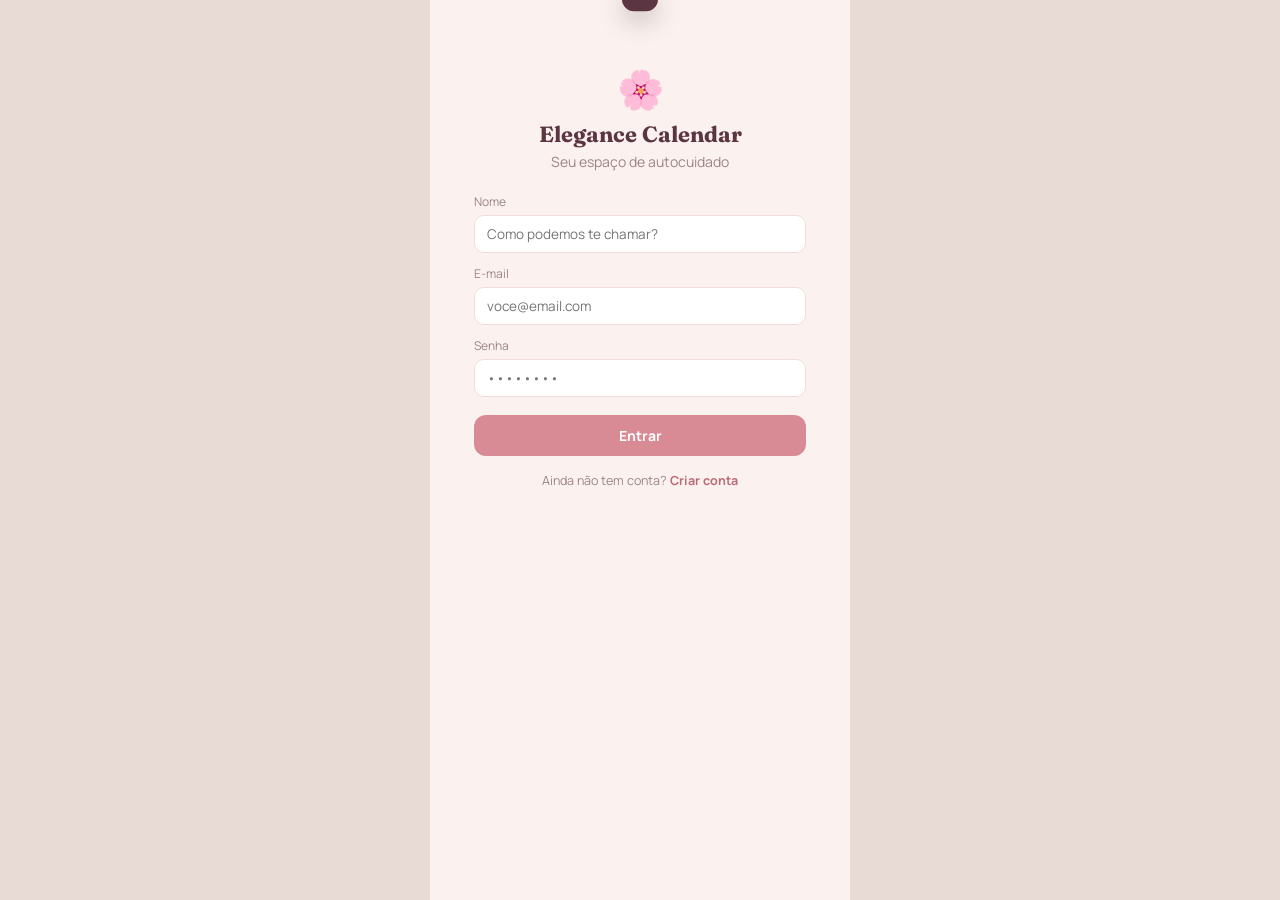
==== index.html @ 23cc5d55 "Add files via upload" ====
<!DOCTYPE html>
<html lang="pt-BR">
<head>
<meta charset="UTF-8">
<meta name="viewport" content="width=device-width, initial-scale=1.0">
<title>Elegance Calendar</title>
<link rel="preconnect" href="https://fonts.googleapis.com">
<link href="https://fonts.googleapis.com/css2?family=Fraunces:opsz,wght@9..144,400;9..144,500;9..144,600&family=Manrope:wght@400;500;600;700;800&display=swap" rel="stylesheet">
<link rel="stylesheet" href="style.css">
</head>
<body>

<div class="app">

  <!-- ===================== TOAST (notificação) ===================== -->
  <div id="toast" class="toast"></div>

  <!-- ===================== TELA: LOGIN ===================== -->
  <section class="screen active" id="screen-login">
    <div class="auth-wrap">
      <div class="auth-logo">🌸</div>
      <h1 class="auth-title">Elegance Calendar</h1>
      <p class="subtitle" style="text-align:center; margin-bottom:22px;">Seu espaço de autocuidado</p>

      <div class="field">
        <label>Nome</label>
        <input type="text" id="loginName" placeholder="Como podemos te chamar?">
      </div>
      <div class="field">
        <label>E-mail</label>
        <input type="email" id="loginEmail" placeholder="voce@email.com">
      </div>
      <div class="field">
        <label>Senha</label>
        <input type="password" id="loginPassword" placeholder="••••••••">
      </div>
      <button class="btn-primary" id="btnLogin" style="width:100%; margin-top:6px;">Entrar</button>
      <p class="auth-hint">Ainda não tem conta? <a href="#" id="linkSignup">Criar conta</a></p>
    </div>
  </section>

  <!-- ===================== TELA: ONBOARDING (configurar ciclo) ===================== -->
  <section class="screen" id="screen-onboarding">
    <div class="auth-wrap">
      <div class="auth-logo">📅</div>
      <h1 class="auth-title">Vamos configurar seu ciclo</h1>
      <p class="subtitle" style="text-align:center; margin-bottom:22px;">Isso ajuda a calcular suas fases automaticamente</p>

      <div class="field">
        <label>Quando começou sua última menstruação?</label>
        <input type="date" id="obLastPeriod">
      </div>
      <div class="field-row">
        <div class="field">
          <label>Duração do ciclo (dias)</label>
          <input type="number" id="obCycleLength" value="28" min="20" max="45">
        </div>
        <div class="field">
          <label>Duração da menstruação (dias)</label>
          <input type="number" id="obPeriodLength" value="5" min="1" max="10">
        </div>
      </div>
      <button class="btn-primary" id="btnFinishOnboarding" style="width:100%; margin-top:6px;">Concluir</button>
    </div>
  </section>

  <!-- ===================== TELA: INÍCIO ===================== -->
  <section class="screen" id="screen-inicio">
    <header class="topbar">
      <div>
        <h1>Olá, <span id="userName">Roberta</span> <span class="sparkle">✨</span></h1>
        <p class="subtitle">Como está se sentindo hoje?</p>
      </div>
      <button class="icon-btn" id="btnNotify" title="Notificações">🔔</button>
    </header>

    <div class="section-label" id="monthLabel">Junho 2026</div>

    <div class="week-strip" id="weekStrip"></div>

    <div class="cycle-card">
      <div class="cycle-wheel" id="cycleWheel">
        <svg viewBox="0 0 140 140">
          <circle class="wheel-bg" cx="70" cy="70" r="60"></circle>
          <circle class="wheel-progress" id="wheelProgress" cx="70" cy="70" r="60"></circle>
        </svg>
        <div class="wheel-center">
          <span class="wheel-day" id="wheelDay">12</span>
          <span class="wheel-label">dia do ciclo</span>
        </div>
      </div>
      <div class="cycle-info">
        <h3 id="phaseTitle">Fase Folicular</h3>
        <p class="phase-desc" id="phaseDesc">Alta energia</p>
        <span class="pill" id="fertilityPill">Chance de gravidez: Média</span>
      </div>
    </div>

    <div class="section-header">
      <h2 class="section-title">Sua Rotina Diária</h2>
      <button class="icon-btn" id="btnAddRoutine" title="Nova rotina">＋</button>
    </div>
    <div class="routine-list" id="routineList"></div>
  </section>

  <!-- ===================== TELA: CALENDÁRIO ===================== -->
  <section class="screen" id="screen-calendario">
    <header class="topbar">
      <div>
        <h1>Calendário</h1>
        <p class="subtitle">Toque em um dia para registrar</p>
      </div>
    </header>

    <div class="cal-nav">
      <button class="icon-btn" id="calPrev">‹</button>
      <span id="calMonthLabel" class="cal-month">Junho 2026</span>
      <button class="icon-btn" id="calNext">›</button>
    </div>

    <div class="cal-legend">
      <span><i class="dot dot-period"></i>Menstruação</span>
      <span><i class="dot dot-fertile"></i>Fértil</span>
      <span><i class="dot dot-ovul"></i>Ovulação</span>
    </div>

    <div class="cal-weekdays">
      <span>D</span><span>S</span><span>T</span><span>Q</span><span>Q</span><span>S</span><span>S</span>
    </div>
    <div class="cal-grid" id="calGrid"></div>
  </section>

  <!-- ===================== TELA: LEMBRETES ===================== -->
  <section class="screen" id="screen-lembretes">
    <header class="topbar">
      <div>
        <h1>Lembretes</h1>
        <p class="subtitle">Consultas, remédios e datas importantes</p>
      </div>
      <button class="icon-btn" id="btnAddReminder" title="Novo lembrete">＋</button>
    </header>

    <div class="reminder-list" id="reminderList"></div>
  </section>

  <!-- ===================== TELA: DENÚNCIAS ===================== -->
  <section class="screen" id="screen-denuncias">
    <header class="topbar">
      <div>
        <h1>Denúncias</h1>
        <p class="subtitle">Um espaço seguro para relatar</p>
      </div>
      <button class="icon-btn" id="btnAddDenuncia" title="Nova denúncia">＋</button>
    </header>

    <div class="emergency-card">
      <strong>Precisa de ajuda urgente?</strong>
      <div class="emergency-numbers">
        <a href="tel:180"><span>180</span>Central de Atendimento à Mulher</a>
        <a href="tel:190"><span>190</span>Polícia Militar</a>
        <a href="tel:100"><span>100</span>Direitos Humanos</a>
      </div>
    </div>

    <h2 class="section-title" style="margin-top:20px;">Seus relatos</h2>
    <div class="denuncia-list" id="denunciaList"></div>
  </section>

  <!-- ===================== TELA: CHAT ===================== -->
  <section class="screen" id="screen-chat">
    <header class="topbar">
      <div>
        <h1>Assistente</h1>
        <p class="subtitle">Tire dúvidas sobre seu ciclo</p>
      </div>
    </header>

    <div class="chat-window" id="chatWindow"></div>

    <div class="chat-input-bar">
      <input type="text" id="chatInput" placeholder="Digite sua pergunta...">
      <button id="chatSend" class="icon-btn primary">➤</button>
    </div>
  </section>

  <!-- ===================== NAV INFERIOR ===================== -->
  <nav class="bottom-nav" id="bottomNav">
    <button class="nav-item active" data-screen="inicio">
      <span class="nav-icon">🏠</span><span>Início</span>
    </button>
    <button class="nav-item" data-screen="calendario">
      <span class="nav-icon">📅</span><span>Calendário</span>
    </button>
    <button class="nav-item" data-screen="lembretes">
      <span class="nav-icon">⏰</span><span>Lembretes</span>
    </button>
    <button class="nav-item" data-screen="denuncias">
      <span class="nav-icon">🛡️</span><span>Denúncias</span>
    </button>
    <button class="nav-item" data-screen="chat">
      <span class="nav-icon">💬</span><span>Chat</span>
    </button>
  </nav>

</div>

<!-- ===================== MODAL: DIA DO CALENDÁRIO ===================== -->
<div class="modal-overlay" id="dayModalOverlay">
  <div class="modal">
    <h3 id="dayModalTitle">Registrar dia</h3>
    <p class="modal-sub">O que você está sentindo hoje?</p>
    <div class="symptom-grid" id="symptomGrid"></div>
    <label class="checkbox-row">
      <input type="checkbox" id="markPeriod">
      Marcar início da menstruação
    </label>
    <label class="checkbox-row">
      <input type="checkbox" id="markPeriodEnd">
      Marcar fim da menstruação
    </label>
    <div class="modal-actions">
      <button class="btn-ghost" id="dayModalCancel">Cancelar</button>
      <button class="btn-primary" id="dayModalSave">Salvar</button>
    </div>
  </div>
</div>

<!-- ===================== MODAL: NOVO LEMBRETE ===================== -->
<div class="modal-overlay" id="reminderModalOverlay">
  <div class="modal">
    <h3>Novo lembrete</h3>
    <div class="field">
      <label>Título</label>
      <input type="text" id="reminderTitle" placeholder="Ex: Consulta ginecológica">
    </div>
    <div class="field-row">
      <div class="field">
        <label>Data</label>
        <input type="date" id="reminderDate">
      </div>
      <div class="field">
        <label>Horário</label>
        <input type="time" id="reminderTime">
      </div>
    </div>
    <div class="modal-actions">
      <button class="btn-ghost" id="reminderModalCancel">Cancelar</button>
      <button class="btn-primary" id="reminderModalSave">Salvar</button>
    </div>
  </div>
</div>

<!-- ===================== MODAL: NOVA/EDITAR ROTINA ===================== -->
<div class="modal-overlay" id="routineModalOverlay">
  <div class="modal">
    <h3 id="routineModalTitle">Nova rotina</h3>
    <div class="field">
      <label>Ícone</label>
      <div class="icon-picker" id="iconPicker"></div>
    </div>
    <div class="field">
      <label>Título</label>
      <input type="text" id="routineTitle" placeholder="Ex: Tomar chá calmante">
    </div>
    <div class="field">
      <label>Descrição</label>
      <input type="text" id="routineDesc" placeholder="Ex: Antes de dormir">
    </div>
    <div class="modal-actions">
      <button class="btn-ghost" id="routineModalCancel">Cancelar</button>
      <button class="btn-primary" id="routineModalSave">Salvar</button>
    </div>
  </div>
</div>

<!-- ===================== MODAL: NOVA DENÚNCIA ===================== -->
<div class="modal-overlay" id="denunciaModalOverlay">
  <div class="modal">
    <h3 id="denunciaModalTitle">Nova denúncia</h3>
    <div class="field">
      <label>Categoria</label>
      <select id="denunciaCategoria">
        <option>Assédio</option>
        <option>Violência doméstica</option>
        <option>Perseguição</option>
        <option>Discriminação</option>
        <option>Outro</option>
      </select>
    </div>
    <div class="field">
      <label>Local (opcional)</label>
      <input type="text" id="denunciaLocal" placeholder="Ex: Trabalho, rua, condomínio...">
    </div>
    <div class="field">
      <label>Descrição</label>
      <input type="text" id="denunciaDesc" placeholder="Descreva o ocorrido">
    </div>
    <label class="checkbox-row">
      <input type="checkbox" id="denunciaAnonima" checked>
      Enviar de forma anônima
    </label>
    <div class="modal-actions">
      <button class="btn-ghost" id="denunciaModalCancel">Cancelar</button>
      <button class="btn-primary" id="denunciaModalSave">Enviar</button>
    </div>
  </div>
</div>

<!-- ===================== POP-UP DE LEMBRETE (notificação) ===================== -->
<div class="popup-overlay" id="reminderPopup">
  <div class="popup-card">
    <div class="popup-icon">⏰</div>
    <h3 id="popupTitle">Lembrete</h3>
    <p id="popupBody">Você tem um compromisso hoje.</p>
    <button class="btn-primary" id="popupClose">Entendi</button>
  </div>
</div>

<script src="script.js"></script>
</body>
</html>
---- style.css ----
:root{
  --bg: #FBF1EE;
  --card: #FFFFFF;
  --rose: #D98B95;
  --rose-dark: #B96B78;
  --plum: #5B3542;
  --plum-soft: #8A6470;
  --sage: #A9BC9B;
  --gold: #D9A857;
  --text: #4A3439;
  --text-muted: #9C8489;
  --border: #F1DEDA;
  --radius-lg: 22px;
  --radius-md: 16px;
  --radius-sm: 10px;
  --shadow: 0 8px 24px rgba(91,53,66,0.07);
}

*{box-sizing:border-box;}

body{
  margin:0;
  background:#E8DAD5;
  font-family:'Manrope', sans-serif;
  color:var(--text);
  display:flex;
  justify-content:center;
}

h1,h2,h3{
  font-family:'Fraunces', serif;
  margin:0;
  color:var(--plum);
}

.app{
  width:100%;
  max-width:420px;
  min-height:100vh;
  background:var(--bg);
  position:relative;
  padding:22px 18px 90px;
  overflow:hidden;
}

/* ---------- login / onboarding ---------- */
.auth-wrap{
  max-width:340px;
  margin:40px auto 0;
  padding:0 4px;
}
.auth-logo{font-size:38px; text-align:center; margin-bottom:6px;}
.auth-title{font-size:22px; text-align:center; margin-bottom:4px;}
.auth-hint{
  text-align:center; font-size:12.5px; color:var(--text-muted); margin-top:16px;
}
.auth-hint a{color:var(--rose-dark); font-weight:700; text-decoration:none;}

/* ---------- topbar ---------- */
.topbar{
  display:flex;
  justify-content:space-between;
  align-items:flex-start;
  margin-bottom:18px;
}
.topbar h1{font-size:24px; font-weight:600;}
.subtitle{margin:4px 0 0; color:var(--text-muted); font-size:14px;}
.sparkle{font-size:18px;}

.icon-btn{
  background:var(--card);
  border:1px solid var(--border);
  width:42px;height:42px;
  border-radius:50%;
  font-size:18px;
  display:flex;align-items:center;justify-content:center;
  cursor:pointer;
  box-shadow:var(--shadow);
  color:var(--plum);
}
.icon-btn.primary{
  background:var(--rose);
  color:#fff;
  border:none;
}

/* ---------- week strip ---------- */
.section-label{
  font-family:'Fraunces', serif;
  font-weight:600;
  font-size:18px;
  color:var(--plum);
  margin-bottom:12px;
}
.week-strip{
  display:flex;
  gap:8px;
  overflow-x:auto;
  padding-bottom:6px;
  margin-bottom:18px;
}
.day-chip{
  flex:0 0 auto;
  width:58px;
  background:var(--card);
  border-radius:var(--radius-md);
  text-align:center;
  padding:12px 0;
  box-shadow:var(--shadow);
  cursor:pointer;
}
.day-chip .dow{display:block; font-size:11px; color:var(--text-muted); margin-bottom:6px;}
.day-chip .num{font-family:'Fraunces', serif; font-size:19px; font-weight:600;}
.day-chip.selected{background:var(--rose); color:#fff;}
.day-chip.selected .dow{color:rgba(255,255,255,0.8);}
.day-chip .period-dot{
  width:5px;height:5px;border-radius:50%;
  background:var(--rose-dark);
  margin:5px auto 0;
}

/* ---------- cycle card ---------- */
.cycle-card{
  background:var(--card);
  border-radius:var(--radius-lg);
  padding:20px;
  display:flex;
  align-items:center;
  gap:16px;
  box-shadow:var(--shadow);
  margin-bottom:26px;
}
.cycle-wheel{position:relative; width:110px; height:110px; flex:0 0 auto;}
.cycle-wheel svg{width:100%; height:100%; transform:rotate(-90deg);}
.wheel-bg{fill:none; stroke:var(--border); stroke-width:10;}
.wheel-progress{
  fill:none;
  stroke:var(--rose);
  stroke-width:10;
  stroke-linecap:round;
  stroke-dasharray:377;
  transition:stroke-dasharray .5s ease, stroke .3s ease;
}
.wheel-center{
  position:absolute; inset:0;
  display:flex; flex-direction:column; align-items:center; justify-content:center;
}
.wheel-day{font-family:'Fraunces', serif; font-size:26px; font-weight:600; color:var(--plum);}
.wheel-label{font-size:10px; color:var(--text-muted); text-align:center; max-width:60px;}
.cycle-info h3{font-size:17px;}
.phase-desc{margin:3px 0 10px; color:var(--text-muted); font-size:13px;}
.pill{
  background:#F6E3DE;
  color:var(--rose-dark);
  font-size:12px;
  font-weight:700;
  padding:6px 12px;
  border-radius:20px;
  display:inline-block;
}

/* ---------- rotina ---------- */
.section-header{
  display:flex; align-items:center; justify-content:space-between;
  margin-bottom:12px;
}
.section-header .section-title{margin-bottom:0;}
.section-title{font-size:18px; margin-bottom:12px;}
.routine-list{display:flex; flex-direction:column; gap:10px;}
.routine-item{
  background:var(--card);
  border-radius:var(--radius-md);
  padding:14px 16px;
  display:flex;
  align-items:center;
  gap:12px;
  box-shadow:var(--shadow);
}
.routine-emoji{font-size:22px;}
.routine-texts{flex:1;}
.routine-texts strong{display:block; font-size:14.5px;}
.routine-texts span{font-size:12.5px; color:var(--text-muted);}
.routine-check{
  width:26px;height:26px;
  border-radius:8px;
  border:2px solid var(--border);
  cursor:pointer;
  display:flex;align-items:center;justify-content:center;
  color:#fff;
  font-size:14px;
}
.routine-check.done{background:var(--rose); border-color:var(--rose);}

/* ---------- calendário ---------- */
.cal-nav{
  display:flex; align-items:center; justify-content:center; gap:18px;
  margin-bottom:14px;
}
.cal-month{font-family:'Fraunces', serif; font-weight:600; font-size:17px; color:var(--plum);}
.cal-legend{
  display:flex; gap:14px; font-size:11.5px; color:var(--text-muted);
  margin-bottom:14px; flex-wrap:wrap;
}
.cal-legend .dot{width:9px;height:9px;border-radius:50%; display:inline-block; margin-right:5px;}
.dot-period{background:var(--rose-dark);}
.dot-fertile{background:var(--sage);}
.dot-ovul{background:var(--gold);}

.cal-weekdays{
  display:grid;
  grid-template-columns:repeat(7,1fr);
  text-align:center;
  font-size:12px;
  color:var(--text-muted);
  margin-bottom:8px;
}
.cal-grid{
  display:grid;
  grid-template-columns:repeat(7,1fr);
  gap:6px;
}
.cal-day{
  aspect-ratio:1/1;
  display:flex; align-items:center; justify-content:center;
  border-radius:50%;
  font-size:13.5px;
  background:var(--card);
  cursor:pointer;
  position:relative;
  box-shadow:var(--shadow);
}
.cal-day.empty{background:transparent; box-shadow:none; cursor:default;}
.cal-day.period{background:var(--rose); color:#fff;}
.cal-day.fertile{background:#E3EADD; color:var(--plum);}
.cal-day.ovulation{background:var(--gold); color:#fff;}
.cal-day.today{outline:2px solid var(--plum-soft); outline-offset:2px;}
.cal-day .mark{
  position:absolute; bottom:3px; width:4px; height:4px; border-radius:50%; background:var(--rose-dark);
}

/* ---------- lembretes ---------- */
.reminder-list{display:flex; flex-direction:column; gap:10px;}
.reminder-item{
  background:var(--card);
  border-radius:var(--radius-md);
  padding:14px 16px;
  box-shadow:var(--shadow);
  display:flex; align-items:center; gap:12px;
}
.reminder-icon{
  width:38px;height:38px; border-radius:10px;
  background:#F6E3DE; color:var(--rose-dark);
  display:flex;align-items:center;justify-content:center; font-size:18px;
}
.reminder-texts{flex:1;}
.reminder-texts strong{display:block; font-size:14.5px;}
.reminder-texts span{font-size:12.5px; color:var(--text-muted);}
.reminder-del{
  border:none; background:none; color:var(--text-muted); font-size:16px; cursor:pointer;
}
.empty-state{
  text-align:center; color:var(--text-muted); font-size:13.5px; padding:40px 10px;
}

/* ---------- denúncias ---------- */
.emergency-card{
  background:var(--plum);
  color:#fff;
  border-radius:var(--radius-lg);
  padding:18px 20px;
  margin-bottom:8px;
}
.emergency-card strong{display:block; font-size:14.5px; margin-bottom:12px;}
.emergency-numbers{display:flex; flex-direction:column; gap:8px;}
.emergency-numbers a{
  display:flex; align-items:center; gap:10px;
  color:#fff; text-decoration:none;
  font-size:13px;
  background:rgba(255,255,255,0.12);
  padding:9px 12px;
  border-radius:10px;
}
.emergency-numbers a span{
  font-family:'Fraunces', serif;
  font-weight:600;
  font-size:15px;
  min-width:34px;
}
.denuncia-list{display:flex; flex-direction:column; gap:10px;}
.denuncia-item{
  background:var(--card);
  border-radius:var(--radius-md);
  padding:14px 16px;
  box-shadow:var(--shadow);
}
.denuncia-top{
  display:flex; justify-content:space-between; align-items:center;
  margin-bottom:6px;
}
.denuncia-cat{
  font-size:12.5px; font-weight:700; color:var(--rose-dark);
}
.denuncia-date{font-size:11.5px; color:var(--text-muted);}
.denuncia-desc{font-size:13px; color:var(--text); margin:0 0 6px;}
.denuncia-tag{
  display:inline-block;
  font-size:11px;
  background:#EFEAE6;
  color:var(--text-muted);
  padding:3px 9px;
  border-radius:10px;
}

/* ---------- chat ---------- */
.chat-window{
  height:calc(100vh - 260px);
  overflow-y:auto;
  display:flex; flex-direction:column; gap:10px;
  padding:4px 2px 10px;
}
.msg{
  max-width:78%;
  padding:10px 14px;
  border-radius:16px;
  font-size:13.5px;
  line-height:1.4;
}
.msg.bot{
  background:var(--card);
  color:var(--text);
  align-self:flex-start;
  border-bottom-left-radius:4px;
  box-shadow:var(--shadow);
}
.msg.user{
  background:var(--rose);
  color:#fff;
  align-self:flex-end;
  border-bottom-right-radius:4px;
}
.chat-input-bar{
  position:absolute;
  bottom:82px; left:18px; right:18px;
  display:flex; gap:8px;
}
.chat-input-bar input{
  flex:1;
  border:1px solid var(--border);
  background:var(--card);
  border-radius:22px;
  padding:0 16px;
  font-family:'Manrope', sans-serif;
  font-size:13.5px;
}

/* ---------- bottom nav ---------- */
.bottom-nav{
  position:fixed;
  bottom:0; left:50%; transform:translateX(-50%);
  width:100%; max-width:420px;
  background:var(--card);
  border-top:1px solid var(--border);
  display:flex;
  padding:10px 6px 14px;
}
.nav-item{
  flex:1;
  background:none; border:none;
  display:flex; flex-direction:column; align-items:center; gap:3px;
  font-size:10.5px;
  color:var(--text-muted);
  cursor:pointer;
  font-family:'Manrope', sans-serif;
}
.nav-item .nav-icon{font-size:19px;}
.nav-item.active{color:var(--rose-dark); font-weight:700;}
.bottom-nav.hidden{display:none;}



/* ---------- screens / transitions ---------- */
.screen{display:none; animation:fadeSlide .28s ease;}
.screen.active{display:block;}
@keyframes fadeSlide{
  from{opacity:0; transform:translateY(8px);}
  to{opacity:1; transform:translateY(0);}
}

/* ---------- modais ---------- */
.modal-overlay, .popup-overlay{
  position:fixed; inset:0;
  background:rgba(74,52,57,0.35);
  display:none;
  align-items:center; justify-content:center;
  z-index:50;
  padding:20px;
}
.modal-overlay.open, .popup-overlay.open{display:flex;}
.modal, .popup-card{
  background:#fff;
  border-radius:var(--radius-lg);
  padding:22px;
  width:100%; max-width:340px;
  box-shadow:0 20px 40px rgba(0,0,0,0.15);
}
.modal-sub{font-size:13px; color:var(--text-muted); margin:4px 0 14px;}
.symptom-grid{
  display:flex; flex-wrap:wrap; gap:8px; margin-bottom:14px;
}
.symptom-chip{
  border:1px solid var(--border);
  border-radius:16px;
  padding:7px 13px;
  font-size:12.5px;
  cursor:pointer;
  color:var(--text);
}
.symptom-chip.selected{background:var(--rose); color:#fff; border-color:var(--rose);}
.checkbox-row{
  display:flex; align-items:center; gap:8px;
  font-size:13px; margin-bottom:18px; color:var(--text);
}
.field{margin-bottom:12px; flex:1;}
.field label{display:block; font-size:12px; color:var(--text-muted); margin-bottom:5px;}
.field input, .field select{
  width:100%; border:1px solid var(--border); border-radius:10px;
  padding:9px 12px; font-family:'Manrope', sans-serif; font-size:13.5px;
  background:#fff; color:var(--text);
}
.field-row{display:flex; gap:10px;}
.modal-actions{display:flex; gap:10px; margin-top:6px;}
.btn-ghost, .btn-primary{
  flex:1; border-radius:12px; padding:11px 0; font-size:14px; font-weight:700;
  border:none; cursor:pointer; font-family:'Manrope', sans-serif;
}
.btn-ghost{background:var(--bg); color:var(--text-muted);}
.btn-primary{background:var(--rose); color:#fff;}

.icon-picker{
  display:flex; flex-wrap:wrap; gap:8px; margin-bottom:2px;
}
.icon-chip{
  width:38px; height:38px;
  border-radius:10px;
  border:1px solid var(--border);
  background:#fff;
  display:flex; align-items:center; justify-content:center;
  font-size:18px;
  cursor:pointer;
}
.icon-chip.selected{background:var(--rose); border-color:var(--rose);}

.row-action{
  border:none; background:none; color:var(--text-muted);
  font-size:15px; cursor:pointer; padding:4px;
}
.row-actions{display:flex; gap:2px;}

.popup-card{text-align:center;}
.popup-icon{font-size:34px; margin-bottom:6px;}
.popup-card p{font-size:13.5px; color:var(--text-muted); margin:6px 0 18px;}

/* ---------- toast ---------- */
.toast{
  position:fixed;
  top:16px; left:50%; transform:translateX(-50%) translateY(-120%);
  background:var(--plum);
  color:#fff;
  padding:12px 18px;
  border-radius:14px;
  font-size:13px;
  box-shadow:0 10px 26px rgba(0,0,0,0.2);
  z-index:80;
  transition:transform .35s ease;
  max-width:90%;
}
.toast.show{transform:translateX(-50%) translateY(0);}
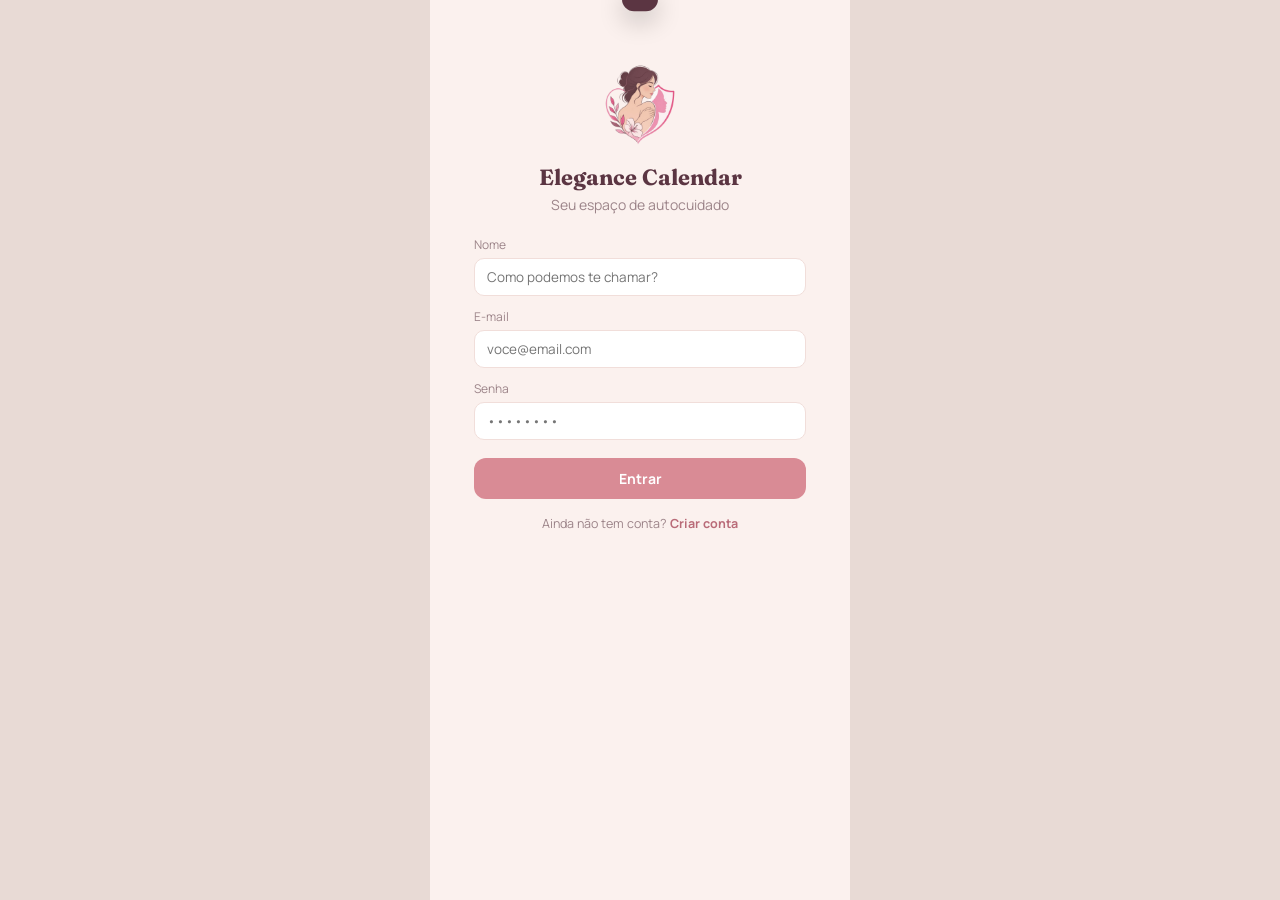
==== commit 99f74646: "Add files via upload" ====
--- a/index.html
+++ b/index.html
@@ -6,7 +6,475 @@
 <title>Elegance Calendar</title>
 <link rel="preconnect" href="https://fonts.googleapis.com">
 <link href="https://fonts.googleapis.com/css2?family=Fraunces:opsz,wght@9..144,400;9..144,500;9..144,600&family=Manrope:wght@400;500;600;700;800&display=swap" rel="stylesheet">
-<link rel="stylesheet" href="style.css">
+<style>
+:root{
+  --bg: #FBF1EE;
+  --card: #FFFFFF;
+  --rose: #D98B95;
+  --rose-dark: #B96B78;
+  --plum: #5B3542;
+  --plum-soft: #8A6470;
+  --sage: #A9BC9B;
+  --gold: #D9A857;
+  --text: #4A3439;
+  --text-muted: #9C8489;
+  --border: #F1DEDA;
+  --radius-lg: 22px;
+  --radius-md: 16px;
+  --radius-sm: 10px;
+  --shadow: 0 8px 24px rgba(91,53,66,0.07);
+}
+
+*{box-sizing:border-box;}
+
+body{
+  margin:0;
+  background:#E8DAD5;
+  font-family:'Manrope', sans-serif;
+  color:var(--text);
+  display:flex;
+  justify-content:center;
+}
+
+h1,h2,h3{
+  font-family:'Fraunces', serif;
+  margin:0;
+  color:var(--plum);
+}
+
+.app{
+  width:100%;
+  max-width:420px;
+  min-height:100vh;
+  background:var(--bg);
+  position:relative;
+  padding:22px 18px 90px;
+  overflow:hidden;
+}
+
+/* ---------- login / onboarding ---------- */
+.auth-wrap{
+  max-width:340px;
+  margin:40px auto 0;
+  padding:0 4px;
+}
+.auth-logo{text-align:center; margin-bottom:10px;}
+.auth-logo img{width:86px;height:86px;object-fit:contain;display:inline-block;}
+.onboarding-icon img{width:72px;height:72px;object-fit:contain;}
+.nav-item .nav-icon{width:26px;height:26px;display:flex;align-items:center;justify-content:center;}
+.nav-item .nav-icon img{width:22px;height:22px;object-fit:contain;display:block;}
+.auth-title{font-size:22px; text-align:center; margin-bottom:4px;}
+.auth-hint{
+  text-align:center; font-size:12.5px; color:var(--text-muted); margin-top:16px;
+}
+.auth-hint a{color:var(--rose-dark); font-weight:700; text-decoration:none;}
+
+/* ---------- topbar ---------- */
+.topbar{
+  display:flex;
+  justify-content:space-between;
+  align-items:flex-start;
+  margin-bottom:18px;
+}
+.topbar h1{font-size:24px; font-weight:600;}
+.subtitle{margin:4px 0 0; color:var(--text-muted); font-size:14px;}
+.sparkle{font-size:18px;}
+
+.icon-btn{
+  background:var(--card);
+  border:1px solid var(--border);
+  width:42px;height:42px;
+  border-radius:50%;
+  font-size:18px;
+  display:flex;align-items:center;justify-content:center;
+  cursor:pointer;
+  box-shadow:var(--shadow);
+  color:var(--plum);
+}
+.icon-btn.primary{
+  background:var(--rose);
+  color:#fff;
+  border:none;
+}
+
+/* ---------- week strip ---------- */
+.section-label{
+  font-family:'Fraunces', serif;
+  font-weight:600;
+  font-size:18px;
+  color:var(--plum);
+  margin-bottom:12px;
+}
+.week-strip{
+  display:flex;
+  gap:8px;
+  overflow-x:auto;
+  padding-bottom:6px;
+  margin-bottom:18px;
+}
+.day-chip{
+  flex:0 0 auto;
+  width:58px;
+  background:var(--card);
+  border-radius:var(--radius-md);
+  text-align:center;
+  padding:12px 0;
+  box-shadow:var(--shadow);
+  cursor:pointer;
+}
+.day-chip .dow{display:block; font-size:11px; color:var(--text-muted); margin-bottom:6px;}
+.day-chip .num{font-family:'Fraunces', serif; font-size:19px; font-weight:600;}
+.day-chip.selected{background:var(--rose); color:#fff;}
+.day-chip.selected .dow{color:rgba(255,255,255,0.8);}
+.day-chip .period-dot{
+  width:5px;height:5px;border-radius:50%;
+  background:var(--rose-dark);
+  margin:5px auto 0;
+}
+
+/* ---------- cycle card ---------- */
+.cycle-card{
+  background:var(--card);
+  border-radius:var(--radius-lg);
+  padding:20px;
+  display:flex;
+  align-items:center;
+  gap:16px;
+  box-shadow:var(--shadow);
+  margin-bottom:26px;
+}
+.cycle-wheel{position:relative; width:110px; height:110px; flex:0 0 auto;}
+.cycle-wheel svg{width:100%; height:100%; transform:rotate(-90deg);}
+.wheel-bg{fill:none; stroke:var(--border); stroke-width:10;}
+.wheel-progress{
+  fill:none;
+  stroke:var(--rose);
+  stroke-width:10;
+  stroke-linecap:round;
+  stroke-dasharray:377;
+  transition:stroke-dasharray .5s ease, stroke .3s ease;
+}
+.wheel-center{
+  position:absolute; inset:0;
+  display:flex; flex-direction:column; align-items:center; justify-content:center;
+}
+.wheel-day{font-family:'Fraunces', serif; font-size:26px; font-weight:600; color:var(--plum);}
+.wheel-label{font-size:10px; color:var(--text-muted); text-align:center; max-width:60px;}
+.cycle-info h3{font-size:17px;}
+.phase-desc{margin:3px 0 0; color:var(--text-muted); font-size:13px;}
+
+/* ---------- rotina ---------- */
+.section-header{
+  display:flex; align-items:center; justify-content:space-between;
+  margin-bottom:12px;
+}
+.section-header .section-title{margin-bottom:0;}
+.section-title{font-size:18px; margin-bottom:12px;}
+.routine-list{display:flex; flex-direction:column; gap:10px;}
+.routine-item{
+  background:var(--card);
+  border-radius:var(--radius-md);
+  padding:14px 16px;
+  display:flex;
+  align-items:center;
+  gap:12px;
+  box-shadow:var(--shadow);
+}
+.routine-emoji{font-size:22px;}
+.routine-texts{flex:1;}
+.routine-texts strong{display:block; font-size:14.5px;}
+.routine-texts span{font-size:12.5px; color:var(--text-muted);}
+.routine-check{
+  width:26px;height:26px;
+  border-radius:8px;
+  border:2px solid var(--border);
+  cursor:pointer;
+  display:flex;align-items:center;justify-content:center;
+  color:#fff;
+  font-size:14px;
+}
+.routine-check.done{background:var(--rose); border-color:var(--rose);}
+
+/* ---------- calendário ---------- */
+.cal-nav{
+  display:flex; align-items:center; justify-content:center; gap:18px;
+  margin-bottom:14px;
+}
+.cal-month{font-family:'Fraunces', serif; font-weight:600; font-size:17px; color:var(--plum);}
+.cal-legend{
+  display:flex; gap:14px; font-size:11.5px; color:var(--text-muted);
+  margin-bottom:14px; flex-wrap:wrap;
+}
+.cal-legend .dot{width:9px;height:9px;border-radius:50%; display:inline-block; margin-right:5px;}
+.dot-period{background:var(--rose-dark);}
+.dot-fertile{background:var(--sage);}
+.dot-ovul{background:var(--gold);}
+
+.cal-weekdays{
+  display:grid;
+  grid-template-columns:repeat(7,1fr);
+  text-align:center;
+  font-size:12px;
+  color:var(--text-muted);
+  margin-bottom:8px;
+}
+.cal-grid{
+  display:grid;
+  grid-template-columns:repeat(7,1fr);
+  gap:6px;
+}
+.cal-day{
+  aspect-ratio:1/1;
+  display:flex; align-items:center; justify-content:center;
+  border-radius:50%;
+  font-size:13.5px;
+  background:var(--card);
+  cursor:pointer;
+  position:relative;
+  box-shadow:var(--shadow);
+}
+.cal-day.empty{background:transparent; box-shadow:none; cursor:default;}
+.cal-day.period{background:var(--rose); color:#fff;}
+.cal-day.fertile{background:#E3EADD; color:var(--plum);}
+.cal-day.ovulation{background:var(--gold); color:#fff;}
+.cal-day.today{outline:2px solid var(--plum-soft); outline-offset:2px;}
+.cal-day .mark{
+  position:absolute; bottom:3px; width:4px; height:4px; border-radius:50%; background:var(--rose-dark);
+}
+
+.empty-state{
+  text-align:center; color:var(--text-muted); font-size:13.5px; padding:40px 10px;
+}
+
+/* ---------- denúncias ---------- */
+.emergency-card{
+  background:var(--plum);
+  color:#fff;
+  border-radius:var(--radius-lg);
+  padding:18px 20px;
+  margin-bottom:8px;
+}
+.emergency-card strong{display:block; font-size:14.5px; margin-bottom:12px;}
+.emergency-numbers{display:flex; flex-direction:column; gap:8px;}
+.emergency-numbers a{
+  display:flex; align-items:center; gap:10px;
+  color:#fff; text-decoration:none;
+  font-size:13px;
+  background:rgba(255,255,255,0.12);
+  padding:9px 12px;
+  border-radius:10px;
+}
+.emergency-numbers a span{
+  font-family:'Fraunces', serif;
+  font-weight:600;
+  font-size:15px;
+  min-width:34px;
+}
+.denuncia-list{display:flex; flex-direction:column; gap:10px;}
+.denuncia-item{
+  background:var(--card);
+  border-radius:var(--radius-md);
+  padding:14px 16px;
+  box-shadow:var(--shadow);
+}
+.denuncia-top{
+  display:flex; justify-content:space-between; align-items:center;
+  margin-bottom:6px;
+}
+.denuncia-cat{
+  font-size:12.5px; font-weight:700; color:var(--rose-dark);
+}
+.denuncia-date{font-size:11.5px; color:var(--text-muted);}
+.denuncia-desc{font-size:13px; color:var(--text); margin:0 0 6px;}
+.denuncia-tag{
+  display:inline-block;
+  font-size:11px;
+  background:#EFEAE6;
+  color:var(--text-muted);
+  padding:3px 9px;
+  border-radius:10px;
+}
+
+
+/* ---------- orientação sobre assédio e violência ---------- */
+.info-assedio{
+  margin-top:22px;
+  background:var(--card);
+  border-radius:var(--radius-lg);
+  padding:18px;
+  box-shadow:var(--shadow);
+}
+.info-assedio h2{font-size:18px; margin-bottom:8px;}
+.info-assedio p{font-size:13px; line-height:1.55; color:var(--text); margin:8px 0;}
+.info-assedio .info-note{color:var(--text-muted); font-size:12px;}
+.info-item{
+  border-top:1px solid var(--border);
+  padding:13px 0;
+}
+.info-item:first-of-type{border-top:none;}
+.info-item h3{font-size:15px; margin-bottom:5px;}
+.info-item ul{margin:6px 0 0 18px; padding:0; color:var(--text-muted); font-size:12.5px; line-height:1.5;}
+
+/* ---------- chat ---------- */
+.chat-window{
+  height:calc(100vh - 260px);
+  overflow-y:auto;
+  display:flex; flex-direction:column; gap:10px;
+  padding:4px 2px 10px;
+}
+.msg{
+  max-width:78%;
+  padding:10px 14px;
+  border-radius:16px;
+  font-size:13.5px;
+  line-height:1.4;
+}
+.msg.bot{
+  background:var(--card);
+  color:var(--text);
+  align-self:flex-start;
+  border-bottom-left-radius:4px;
+  box-shadow:var(--shadow);
+}
+.msg.user{
+  background:var(--rose);
+  color:#fff;
+  align-self:flex-end;
+  border-bottom-right-radius:4px;
+}
+.chat-input-bar{
+  position:absolute;
+  bottom:82px; left:18px; right:18px;
+  display:flex; gap:8px;
+}
+.chat-input-bar input{
+  flex:1;
+  border:1px solid var(--border);
+  background:var(--card);
+  border-radius:22px;
+  padding:0 16px;
+  font-family:'Manrope', sans-serif;
+  font-size:13.5px;
+}
+
+/* ---------- bottom nav ---------- */
+.bottom-nav{
+  position:fixed;
+  bottom:0; left:50%; transform:translateX(-50%);
+  width:100%; max-width:420px;
+  background:var(--card);
+  border-top:1px solid var(--border);
+  display:flex;
+  padding:10px 6px 14px;
+}
+.nav-item{
+  flex:1;
+  background:none; border:none;
+  display:flex; flex-direction:column; align-items:center; gap:3px;
+  font-size:10.5px;
+  color:var(--text-muted);
+  cursor:pointer;
+  font-family:'Manrope', sans-serif;
+}
+.nav-item .nav-icon{font-size:19px;}
+.nav-item.active{color:var(--rose-dark); font-weight:700;}
+.bottom-nav.hidden{display:none;}
+
+/* ---------- screens / transitions ---------- */
+.screen{display:none; animation:fadeSlide .28s ease;}
+.screen.active{display:block;}
+@keyframes fadeSlide{
+  from{opacity:0; transform:translateY(8px);}
+  to{opacity:1; transform:translateY(0);}
+}
+
+/* ---------- modais ---------- */
+.modal-overlay{
+  position:fixed; inset:0;
+  background:rgba(74,52,57,0.35);
+  display:none;
+  align-items:center; justify-content:center;
+  z-index:50;
+  padding:20px;
+}
+.modal-overlay.open{display:flex;}
+.modal{
+  background:#fff;
+  border-radius:var(--radius-lg);
+  padding:22px;
+  width:100%; max-width:340px;
+  box-shadow:0 20px 40px rgba(0,0,0,0.15);
+}
+.modal-sub{font-size:13px; color:var(--text-muted); margin:4px 0 14px;}
+.symptom-grid{
+  display:flex; flex-wrap:wrap; gap:8px; margin-bottom:14px;
+}
+.symptom-chip{
+  border:1px solid var(--border);
+  border-radius:16px;
+  padding:7px 13px;
+  font-size:12.5px;
+  cursor:pointer;
+  color:var(--text);
+}
+.symptom-chip.selected{background:var(--rose); color:#fff; border-color:var(--rose);}
+.checkbox-row{
+  display:flex; align-items:center; gap:8px;
+  font-size:13px; margin-bottom:18px; color:var(--text);
+}
+.field{margin-bottom:12px; flex:1;}
+.field label{display:block; font-size:12px; color:var(--text-muted); margin-bottom:5px;}
+.field input, .field select{
+  width:100%; border:1px solid var(--border); border-radius:10px;
+  padding:9px 12px; font-family:'Manrope', sans-serif; font-size:13.5px;
+  background:#fff; color:var(--text);
+}
+.field-row{display:flex; gap:10px;}
+.modal-actions{display:flex; gap:10px; margin-top:6px;}
+.btn-ghost, .btn-primary{
+  flex:1; border-radius:12px; padding:11px 0; font-size:14px; font-weight:700;
+  border:none; cursor:pointer; font-family:'Manrope', sans-serif;
+}
+.btn-ghost{background:var(--bg); color:var(--text-muted);}
+.btn-primary{background:var(--rose); color:#fff;}
+
+.icon-picker{
+  display:flex; flex-wrap:wrap; gap:8px; margin-bottom:2px;
+}
+.icon-chip{
+  width:38px; height:38px;
+  border-radius:10px;
+  border:1px solid var(--border);
+  background:#fff;
+  display:flex; align-items:center; justify-content:center;
+  font-size:18px;
+  cursor:pointer;
+}
+.icon-chip.selected{background:var(--rose); border-color:var(--rose);}
+
+.row-action{
+  border:none; background:none; color:var(--text-muted);
+  font-size:15px; cursor:pointer; padding:4px;
+}
+.row-actions{display:flex; gap:2px;}
+
+/* ---------- toast ---------- */
+.toast{
+  position:fixed;
+  top:16px; left:50%; transform:translateX(-50%) translateY(-120%);
+  background:var(--plum);
+  color:#fff;
+  padding:12px 18px;
+  border-radius:14px;
+  font-size:13px;
+  box-shadow:0 10px 26px rgba(0,0,0,0.2);
+  z-index:80;
+  transition:transform .35s ease;
+  max-width:90%;
+}
+.toast.show{transform:translateX(-50%) translateY(0);}
+
+</style>
 </head>
 <body>
 
@@ -18,7 +486,7 @@
   <!-- ===================== TELA: LOGIN ===================== -->
   <section class="screen active" id="screen-login">
     <div class="auth-wrap">
-      <div class="auth-logo">🌸</div>
+      <div class="auth-logo"><img src="logosemfundo.png" alt="Logo do Elegance Calendar"></div>
       <h1 class="auth-title">Elegance Calendar</h1>
       <p class="subtitle" style="text-align:center; margin-bottom:22px;">Seu espaço de autocuidado</p>
 
@@ -35,14 +503,14 @@
         <input type="password" id="loginPassword" placeholder="••••••••">
       </div>
       <button class="btn-primary" id="btnLogin" style="width:100%; margin-top:6px;">Entrar</button>
-      <p class="auth-hint">Ainda não tem conta? <a href="#" id="linkSignup">Criar conta</a></p>
+      <p class="auth-hint" id="authHint">Ainda não tem conta? <a href="#" id="linkSignup">Criar conta</a></p>
     </div>
   </section>
 
   <!-- ===================== TELA: ONBOARDING (configurar ciclo) ===================== -->
   <section class="screen" id="screen-onboarding">
     <div class="auth-wrap">
-      <div class="auth-logo">📅</div>
+      <div class="auth-logo onboarding-icon"><img src="calendario.png" alt="Ícone de calendário"></div>
       <h1 class="auth-title">Vamos configurar seu ciclo</h1>
       <p class="subtitle" style="text-align:center; margin-bottom:22px;">Isso ajuda a calcular suas fases automaticamente</p>
 
@@ -71,7 +539,6 @@
         <h1>Olá, <span id="userName">Roberta</span> <span class="sparkle">✨</span></h1>
         <p class="subtitle">Como está se sentindo hoje?</p>
       </div>
-      <button class="icon-btn" id="btnNotify" title="Notificações">🔔</button>
     </header>
 
     <div class="section-label" id="monthLabel">Junho 2026</div>
@@ -90,9 +557,8 @@
         </div>
       </div>
       <div class="cycle-info">
-        <h3 id="phaseTitle">Fase Folicular</h3>
-        <p class="phase-desc" id="phaseDesc">Alta energia</p>
-        <span class="pill" id="fertilityPill">Chance de gravidez: Média</span>
+        <h3>Seu ciclo</h3>
+        <p class="phase-desc" id="periodCountdown">Faltam 16 dias para o próximo período</p>
       </div>
     </div>
 
@@ -130,19 +596,6 @@
     <div class="cal-grid" id="calGrid"></div>
   </section>
 
-  <!-- ===================== TELA: LEMBRETES ===================== -->
-  <section class="screen" id="screen-lembretes">
-    <header class="topbar">
-      <div>
-        <h1>Lembretes</h1>
-        <p class="subtitle">Consultas, remédios e datas importantes</p>
-      </div>
-      <button class="icon-btn" id="btnAddReminder" title="Novo lembrete">＋</button>
-    </header>
-
-    <div class="reminder-list" id="reminderList"></div>
-  </section>
-
   <!-- ===================== TELA: DENÚNCIAS ===================== -->
   <section class="screen" id="screen-denuncias">
     <header class="topbar">
@@ -150,7 +603,7 @@
         <h1>Denúncias</h1>
         <p class="subtitle">Um espaço seguro para relatar</p>
       </div>
-      <button class="icon-btn" id="btnAddDenuncia" title="Nova denúncia">＋</button>
+      <button class="icon-btn" id="btnAddDenuncia" title="Novo relato">＋</button>
     </header>
 
     <div class="emergency-card">
@@ -164,6 +617,48 @@
 
     <h2 class="section-title" style="margin-top:20px;">Seus relatos</h2>
     <div class="denuncia-list" id="denunciaList"></div>
+
+    <div class="info-assedio">
+      <h2>Entenda quando procurar ajuda</h2>
+      <p>Nem toda violência ou forma de assédio deixa marcas visíveis. Se uma situação causa medo, ameaça, constrangimento, controle ou desrespeito aos seus limites, é importante conversar com uma pessoa de confiança e buscar orientação.</p>
+
+      <div class="info-item">
+        <h3>Assédio sexual</h3>
+        <p>Pode envolver comentários, propostas, mensagens, gestos ou aproximações de caráter sexual que não são desejados, além de pressão para aceitar algo contra a vontade.</p>
+        <ul>
+          <li>Comentários sobre o corpo ou sexualização sem consentimento.</li>
+          <li>Insistência após uma recusa ou desconforto.</li>
+          <li>Mensagens, convites ou propostas de conteúdo sexual não desejados.</li>
+        </ul>
+      </div>
+
+      <div class="info-item">
+        <h3>Assédio moral</h3>
+        <p>São comportamentos repetidos que humilham, intimidam, isolam ou desqualificam uma pessoa, especialmente em ambientes como escola ou trabalho.</p>
+      </div>
+
+      <div class="info-item">
+        <h3>Violência psicológica</h3>
+        <p>Pode aparecer por meio de ameaças, manipulação, humilhação, isolamento, chantagem ou tentativas de controlar escolhas e relações.</p>
+      </div>
+
+      <div class="info-item">
+        <h3>Perseguição e controle</h3>
+        <p>Contato insistente e indesejado, vigilância, aparecimento frequente em lugares onde a pessoa está ou tentativas de controlar seus horários e relações podem exigir atenção e orientação.</p>
+      </div>
+
+      <div class="info-item">
+        <h3>Violência doméstica e agressões</h3>
+        <p>Conflitos não justificam agressões, ameaças ou comportamentos de controle. Se houver risco imediato, procure um local seguro e acione a ajuda de emergência disponível na sua região.</p>
+      </div>
+
+      <div class="info-item">
+        <h3>Quando procurar ajuda?</h3>
+        <p>Procure ajuda quando se sentir em risco, ameaçada, pressionada, perseguida ou quando seus limites não são respeitados. Você não precisa esperar a situação piorar para conversar com alguém de confiança ou buscar orientação especializada.</p>
+      </div>
+
+      <p class="info-note">Este conteúdo é informativo e não substitui atendimento profissional. Em situação de emergência, use os contatos de ajuda exibidos acima.</p>
+    </div>
   </section>
 
   <!-- ===================== TELA: CHAT ===================== -->
@@ -186,19 +681,16 @@
   <!-- ===================== NAV INFERIOR ===================== -->
   <nav class="bottom-nav" id="bottomNav">
     <button class="nav-item active" data-screen="inicio">
-      <span class="nav-icon">🏠</span><span>Início</span>
+      <span class="nav-icon"><img src="tela inicio.png" alt=""></span><span>Início</span>
     </button>
     <button class="nav-item" data-screen="calendario">
-      <span class="nav-icon">📅</span><span>Calendário</span>
-    </button>
-    <button class="nav-item" data-screen="lembretes">
-      <span class="nav-icon">⏰</span><span>Lembretes</span>
+      <span class="nav-icon"><img src="calendario.png" alt=""></span><span>Calendário</span>
     </button>
     <button class="nav-item" data-screen="denuncias">
-      <span class="nav-icon">🛡️</span><span>Denúncias</span>
+      <span class="nav-icon"><img src="denuncias.png" alt=""></span><span>Denúncias</span>
     </button>
     <button class="nav-item" data-screen="chat">
-      <span class="nav-icon">💬</span><span>Chat</span>
+      <span class="nav-icon"><img src="chat.png" alt=""></span><span>Chat</span>
     </button>
   </nav>
 
@@ -225,31 +717,6 @@
   </div>
 </div>
 
-<!-- ===================== MODAL: NOVO LEMBRETE ===================== -->
-<div class="modal-overlay" id="reminderModalOverlay">
-  <div class="modal">
-    <h3>Novo lembrete</h3>
-    <div class="field">
-      <label>Título</label>
-      <input type="text" id="reminderTitle" placeholder="Ex: Consulta ginecológica">
-    </div>
-    <div class="field-row">
-      <div class="field">
-        <label>Data</label>
-        <input type="date" id="reminderDate">
-      </div>
-      <div class="field">
-        <label>Horário</label>
-        <input type="time" id="reminderTime">
-      </div>
-    </div>
-    <div class="modal-actions">
-      <button class="btn-ghost" id="reminderModalCancel">Cancelar</button>
-      <button class="btn-primary" id="reminderModalSave">Salvar</button>
-    </div>
-  </div>
-</div>
-
 <!-- ===================== MODAL: NOVA/EDITAR ROTINA ===================== -->
 <div class="modal-overlay" id="routineModalOverlay">
   <div class="modal">
@@ -276,7 +743,7 @@
 <!-- ===================== MODAL: NOVA DENÚNCIA ===================== -->
 <div class="modal-overlay" id="denunciaModalOverlay">
   <div class="modal">
-    <h3 id="denunciaModalTitle">Nova denúncia</h3>
+    <h3 id="denunciaModalTitle">Novo relato</h3>
     <div class="field">
       <label>Categoria</label>
       <select id="denunciaCategoria">
@@ -306,16 +773,695 @@
   </div>
 </div>
 
-<!-- ===================== POP-UP DE LEMBRETE (notificação) ===================== -->
-<div class="popup-overlay" id="reminderPopup">
-  <div class="popup-card">
-    <div class="popup-icon">⏰</div>
-    <h3 id="popupTitle">Lembrete</h3>
-    <p id="popupBody">Você tem um compromisso hoje.</p>
-    <button class="btn-primary" id="popupClose">Entendi</button>
-  </div>
-</div>
-
-<script src="script.js"></script>
+<script>
+/* =========================================================
+   ELEGANCE CALENDAR — lógica do protótipo
+   Dados guardados em memória (sem backend) para fins de demonstração do TCC.
+   ========================================================= */
+
+const MONTH_NAMES = ["Janeiro","Fevereiro","Março","Abril","Maio","Junho","Julho","Agosto","Setembro","Outubro","Novembro","Dezembro"];
+const WEEKDAY_SHORT = ["Dom","Seg","Ter","Qua","Qui","Sex","Sáb"];
+
+/* ---------- estado da aplicação ---------- */
+const state = {
+  userName: 'Roberta',
+  today: new Date(),
+  cycleLength: 28,
+  periodLength: 5,
+  lastPeriodStart: null,      // Date do último início de menstruação
+  selectedDate: new Date(),   // dia selecionado no calendário / week strip
+  calCursor: new Date(),      // mês exibido no calendário
+  routine: [
+    { id:'water', emoji:'💧', title:'Beber 2L de água', desc:'Meta diária de hidratação', done:true },
+    { id:'meditate', emoji:'🧘‍♀️', title:'Meditação ou Alongamento', desc:'10 minutos para autocuidado', done:false },
+    { id:'vitamin', emoji:'💊', title:'Vitaminas / Anticoncepcional', desc:'Tomar logo após o café', done:false },
+  ],
+  loggedDays: {}, // "YYYY-MM-DD": { symptoms:[...], period:bool }
+  denuncias: [],
+};
+
+// define um ciclo de exemplo começando 12 dias atrás, para bater com o rascunho ("Dia 12 do ciclo")
+state.lastPeriodStart = addDays(state.today, -11);
+
+/* ---------- helpers de data ---------- */
+function addDays(date, days){
+  const d = new Date(date);
+  d.setDate(d.getDate() + days);
+  return d;
+}
+function sameDay(a,b){
+  return a.getFullYear()===b.getFullYear() && a.getMonth()===b.getMonth() && a.getDate()===b.getDate();
+}
+function toKey(d){
+  return d.getFullYear()+"-"+(d.getMonth()+1).toString().padStart(2,'0')+"-"+d.getDate().toString().padStart(2,'0');
+}
+function cycleDayOf(date){
+  const diff = Math.floor((stripTime(date) - stripTime(state.lastPeriodStart)) / 86400000);
+  const mod = ((diff % state.cycleLength) + state.cycleLength) % state.cycleLength;
+  return mod + 1; // dia 1 a cycleLength
+}
+function stripTime(d){
+  return new Date(d.getFullYear(), d.getMonth(), d.getDate()).getTime();
+}
+function phaseColorOf(cycleDay){
+  const ovulationDay = state.cycleLength - 14; // aprox.
+  if(cycleDay <= state.periodLength) return '--rose-dark';
+  if(cycleDay < ovulationDay - 1) return '--rose';
+  if(cycleDay <= ovulationDay + 1) return '--gold';
+  return '--sage';
+}
+function isFertileDay(cycleDay){
+  const ovulationDay = state.cycleLength - 14;
+  return cycleDay >= ovulationDay - 4 && cycleDay <= ovulationDay + 1;
+}
+function isOvulationDay(cycleDay){
+  const ovulationDay = state.cycleLength - 14;
+  return cycleDay === ovulationDay;
+}
+function isPeriodDay(cycleDay){
+  return cycleDay <= state.periodLength;
+}
+
+/* =========================================================
+   TELA: INÍCIO
+   ========================================================= */
+function renderInicio(){
+  document.getElementById('monthLabel').textContent =
+    MONTH_NAMES[state.today.getMonth()] + " " + state.today.getFullYear();
+
+  renderWeekStrip();
+  renderCycleCard();
+  renderRoutine();
+}
+
+function renderWeekStrip(){
+  const strip = document.getElementById('weekStrip');
+  strip.innerHTML = '';
+  const start = addDays(state.today, -2);
+  for(let i=0; i<7; i++){
+    const d = addDays(start, i);
+    const chip = document.createElement('div');
+    chip.className = 'day-chip' + (sameDay(d, state.selectedDate) ? ' selected' : '');
+    const cd = cycleDayOf(d);
+    chip.innerHTML = `
+      <span class="dow">${WEEKDAY_SHORT[d.getDay()]}</span>
+      <span class="num">${d.getDate().toString().padStart(2,'0')}</span>
+      ${isPeriodDay(cd) ? '<div class="period-dot"></div>' : ''}
+    `;
+    chip.addEventListener('click', () => {
+      state.selectedDate = d;
+      renderWeekStrip();
+      renderCycleCard();
+    });
+    strip.appendChild(chip);
+  }
+}
+
+function renderCycleCard(){
+  const cd = cycleDayOf(state.selectedDate);
+  const daysRemaining = state.cycleLength - cd;
+
+  document.getElementById('wheelDay').textContent = cd;
+  document.getElementById('periodCountdown').textContent = daysRemaining >= 0
+    ? `Faltam ${daysRemaining} dias para o próximo período`
+    : 'Novo ciclo começando';
+
+  const wheelLabelEl = document.querySelector('.wheel-label');
+  wheelLabelEl.textContent = daysRemaining >= 0 ? `${daysRemaining} dias restantes` : 'novo ciclo';
+
+  const circumference = 2 * Math.PI * 60;
+  const progress = cd / state.cycleLength;
+  const progressEl = document.getElementById('wheelProgress');
+  progressEl.style.strokeDasharray = `${circumference * progress} ${circumference}`;
+  progressEl.style.stroke = `var(${phaseColorOf(cd)})`;
+}
+
+function renderRoutine(){
+  const list = document.getElementById('routineList');
+  list.innerHTML = '';
+  state.routine.forEach(item => {
+    const row = document.createElement('div');
+    row.className = 'routine-item';
+    row.innerHTML = `
+      <span class="routine-emoji">${item.emoji}</span>
+      <div class="routine-texts">
+        <strong>${item.title}</strong>
+        <span>${item.desc}</span>
+      </div>
+      <div class="routine-check ${item.done ? 'done' : ''}">${item.done ? '✓' : ''}</div>
+      <div class="row-actions">
+        <button class="row-action edit-routine" title="Editar">✎</button>
+        <button class="row-action del-routine" title="Excluir">✕</button>
+      </div>
+    `;
+    row.querySelector('.routine-check').addEventListener('click', () => {
+      item.done = !item.done;
+      renderRoutine();
+      if(item.done) showToast(`"${item.title}" concluído ✨`);
+    });
+    row.querySelector('.edit-routine').addEventListener('click', () => openRoutineModal(item));
+    row.querySelector('.del-routine').addEventListener('click', () => {
+      state.routine = state.routine.filter(r => r.id !== item.id);
+      renderRoutine();
+      showToast('Rotina removida');
+    });
+    list.appendChild(row);
+  });
+}
+
+/* ----- modal: nova/editar rotina ----- */
+const ICON_OPTIONS = ['💧','🧘‍♀️','💊','🍎','🚶‍♀️','😴','📖','🧴','✨','❤️','🌿','☀️'];
+let editingRoutineId = null;
+let selectedRoutineIcon = '✨';
+
+function renderIconPicker(selected){
+  const wrap = document.getElementById('iconPicker');
+  wrap.innerHTML = '';
+  ICON_OPTIONS.forEach(icon => {
+    const chip = document.createElement('div');
+    chip.className = 'icon-chip' + (icon === selected ? ' selected' : '');
+    chip.textContent = icon;
+    chip.addEventListener('click', () => {
+      selectedRoutineIcon = icon;
+      renderIconPicker(icon);
+    });
+    wrap.appendChild(chip);
+  });
+}
+
+function openRoutineModal(item){
+  editingRoutineId = item ? item.id : null;
+  document.getElementById('routineModalTitle').textContent = item ? 'Editar rotina' : 'Nova rotina';
+  document.getElementById('routineTitle').value = item ? item.title : '';
+  document.getElementById('routineDesc').value = item ? item.desc : '';
+  selectedRoutineIcon = item ? item.emoji : '✨';
+  renderIconPicker(selectedRoutineIcon);
+  document.getElementById('routineModalOverlay').classList.add('open');
+}
+
+document.getElementById('btnAddRoutine').addEventListener('click', () => openRoutineModal(null));
+document.getElementById('routineModalCancel').addEventListener('click', () => {
+  document.getElementById('routineModalOverlay').classList.remove('open');
+});
+document.getElementById('routineModalSave').addEventListener('click', () => {
+  const title = document.getElementById('routineTitle').value.trim();
+  const desc = document.getElementById('routineDesc').value.trim();
+  if(!title){
+    showToast('Dê um título para a rotina');
+    return;
+  }
+  if(editingRoutineId){
+    const item = state.routine.find(r => r.id === editingRoutineId);
+    item.title = title;
+    item.desc = desc;
+    item.emoji = selectedRoutineIcon;
+    showToast('Rotina atualizada ✨');
+  } else {
+    state.routine.push({ id:'r'+Date.now(), emoji:selectedRoutineIcon, title, desc, done:false });
+    showToast('Rotina adicionada 🌿');
+  }
+  document.getElementById('routineModalOverlay').classList.remove('open');
+  renderRoutine();
+});
+
+/* =========================================================
+   TELA: CALENDÁRIO
+   ========================================================= */
+function renderCalendario(){
+  const label = MONTH_NAMES[state.calCursor.getMonth()] + " " + state.calCursor.getFullYear();
+  document.getElementById('calMonthLabel').textContent = label;
+
+  const grid = document.getElementById('calGrid');
+  grid.innerHTML = '';
+
+  const year = state.calCursor.getFullYear();
+  const month = state.calCursor.getMonth();
+  const firstDay = new Date(year, month, 1).getDay();
+  const totalDays = new Date(year, month + 1, 0).getDate();
+
+  for(let i=0; i<firstDay; i++){
+    const empty = document.createElement('div');
+    empty.className = 'cal-day empty';
+    grid.appendChild(empty);
+  }
+
+  for(let day=1; day<=totalDays; day++){
+    const d = new Date(year, month, day);
+    const cd = cycleDayOf(d);
+    const cell = document.createElement('div');
+    let cls = 'cal-day';
+    if(isPeriodDay(cd)) cls += ' period';
+    else if(isOvulationDay(cd)) cls += ' ovulation';
+    else if(isFertileDay(cd)) cls += ' fertile';
+    if(sameDay(d, state.today)) cls += ' today';
+    cell.className = cls;
+    cell.textContent = day;
+
+    if(state.loggedDays[toKey(d)]){
+      const mark = document.createElement('div');
+      mark.className = 'mark';
+      cell.appendChild(mark);
+    }
+
+    cell.addEventListener('click', () => openDayModal(d));
+    grid.appendChild(cell);
+  }
+}
+
+document.getElementById('calPrev').addEventListener('click', () => {
+  state.calCursor = new Date(state.calCursor.getFullYear(), state.calCursor.getMonth() - 1, 1);
+  renderCalendario();
+});
+document.getElementById('calNext').addEventListener('click', () => {
+  state.calCursor = new Date(state.calCursor.getFullYear(), state.calCursor.getMonth() + 1, 1);
+  renderCalendario();
+});
+
+/* ----- modal: registrar dia / sintomas ----- */
+const SYMPTOMS = ['Cólica','Dor de cabeça','Inchaço','Humor instável','Sensibilidade','Cansaço'];
+let dayModalDate = null;
+
+function openDayModal(d){
+  dayModalDate = d;
+  document.getElementById('dayModalTitle').textContent =
+    'Registrar — ' + d.getDate() + ' de ' + MONTH_NAMES[d.getMonth()];
+
+  const saved = state.loggedDays[toKey(d)] || { symptoms:[], period:false };
+  const grid = document.getElementById('symptomGrid');
+  grid.innerHTML = '';
+  SYMPTOMS.forEach(s => {
+    const chip = document.createElement('div');
+    chip.className = 'symptom-chip' + (saved.symptoms.includes(s) ? ' selected' : '');
+    chip.textContent = s;
+    chip.addEventListener('click', () => chip.classList.toggle('selected'));
+    grid.appendChild(chip);
+  });
+  document.getElementById('markPeriod').checked = saved.period;
+  document.getElementById('markPeriodEnd').checked = !!saved.periodEnd;
+  document.getElementById('dayModalOverlay').classList.add('open');
+}
+
+document.getElementById('dayModalCancel').addEventListener('click', () => {
+  document.getElementById('dayModalOverlay').classList.remove('open');
+});
+
+document.getElementById('dayModalSave').addEventListener('click', () => {
+  const selected = Array.from(document.querySelectorAll('#symptomGrid .symptom-chip.selected')).map(el => el.textContent);
+  const period = document.getElementById('markPeriod').checked;
+  const periodEnd = document.getElementById('markPeriodEnd').checked;
+  state.loggedDays[toKey(dayModalDate)] = { symptoms:selected, period, periodEnd };
+  if(period){
+    state.lastPeriodStart = new Date(dayModalDate);
+  }
+  if(periodEnd){
+    const diffDays = Math.floor((stripTime(dayModalDate) - stripTime(state.lastPeriodStart)) / 86400000) + 1;
+    state.periodLength = Math.max(1, diffDays);
+    showToast(`Fim da menstruação registrado — duração ajustada para ${state.periodLength} dia(s)`);
+  } else {
+    showToast('Registro salvo com sucesso 🌸');
+  }
+  document.getElementById('dayModalOverlay').classList.remove('open');
+  renderCalendario();
+  renderInicio();
+});
+
+/* =========================================================
+   TELA: LEMBRETES
+   ========================================================= */
+/* =========================================================
+   TELA: DENÚNCIAS
+   ========================================================= */
+function renderDenuncias(){
+  const list = document.getElementById('denunciaList');
+  list.innerHTML = '';
+
+  if(state.denuncias.length === 0){
+    list.innerHTML = '<div class="empty-state">Você ainda não enviou nenhum relato.<br>Este espaço é sigiloso e só você vê o histórico.</div>';
+    return;
+  }
+
+  const sorted = [...state.denuncias].sort((a,b) => b.createdAt - a.createdAt);
+  sorted.forEach(d => {
+    const card = document.createElement('div');
+    card.className = 'denuncia-item';
+    card.innerHTML = `
+      <div class="denuncia-top">
+        <span class="denuncia-cat">${d.categoria}</span>
+        <div class="row-actions">
+          <span class="denuncia-date">${d.createdAt.getDate().toString().padStart(2,'0')}/${(d.createdAt.getMonth()+1).toString().padStart(2,'0')}</span>
+          <button class="row-action edit-denuncia" title="Editar">✎</button>
+          <button class="row-action del-denuncia" title="Excluir">✕</button>
+        </div>
+      </div>
+      <p class="denuncia-desc">${d.descricao || 'Sem descrição adicional.'}${d.local ? ' — ' + d.local : ''}</p>
+      <span class="denuncia-tag">${d.anonima ? 'Enviada anonimamente' : 'Identificada'}</span>
+    `;
+    card.querySelector('.edit-denuncia').addEventListener('click', () => openDenunciaModal(d));
+    card.querySelector('.del-denuncia').addEventListener('click', () => {
+      state.denuncias = state.denuncias.filter(x => x.id !== d.id);
+      renderDenuncias();
+      showToast('Relato removido');
+    });
+    list.appendChild(card);
+  });
+}
+
+let editingDenunciaId = null;
+
+function openDenunciaModal(d){
+  editingDenunciaId = d ? d.id : null;
+  document.getElementById('denunciaModalTitle').textContent = d ? 'Editar denúncia' : 'Nova denúncia';
+  document.getElementById('denunciaCategoria').value = d ? d.categoria : 'Assédio';
+  document.getElementById('denunciaLocal').value = d ? d.local : '';
+  document.getElementById('denunciaDesc').value = d ? d.descricao : '';
+  document.getElementById('denunciaAnonima').checked = d ? d.anonima : true;
+  document.getElementById('denunciaModalOverlay').classList.add('open');
+}
+
+document.getElementById('btnAddDenuncia').addEventListener('click', () => openDenunciaModal(null));
+document.getElementById('denunciaModalCancel').addEventListener('click', () => {
+  document.getElementById('denunciaModalOverlay').classList.remove('open');
+});
+document.getElementById('denunciaModalSave').addEventListener('click', () => {
+  const categoria = document.getElementById('denunciaCategoria').value;
+  const local = document.getElementById('denunciaLocal').value.trim();
+  const descricao = document.getElementById('denunciaDesc').value.trim();
+  const anonima = document.getElementById('denunciaAnonima').checked;
+
+  if(editingDenunciaId){
+    const d = state.denuncias.find(x => x.id === editingDenunciaId);
+    d.categoria = categoria; d.local = local; d.descricao = descricao; d.anonima = anonima;
+    showToast('Relato atualizado');
+  } else {
+    state.denuncias.push({
+      id: Date.now(),
+      categoria, local, descricao, anonima,
+      createdAt: new Date(),
+    });
+    showToast('Relato enviado com segurança 🤍');
+  }
+  document.getElementById('denunciaModalOverlay').classList.remove('open');
+  renderDenuncias();
+});
+
+/* =========================================================
+   POP-UP DE LEMBRETE + NOTIFICAÇÕES (toast)
+   ========================================================= */
+function showToast(msg){
+  const toast = document.getElementById('toast');
+  toast.textContent = msg;
+  toast.classList.add('show');
+  clearTimeout(showToast._t);
+  showToast._t = setTimeout(() => toast.classList.remove('show'), 2600);
+}
+
+/* notificação automática de demonstração, simulando um alerta push */
+setTimeout(() => {
+  showToast('💧 Não esqueça de beber água hoje!');
+}, 3000);
+
+/* =========================================================
+   TELA: CHAT (assistente baseado em regras)
+   ========================================================= */
+const CHAT_RULES = [
+  { keys:['atraso','atrasad'], reply:'Pequenos atrasos (até 5-7 dias) podem acontecer por estresse, sono ou rotina. Se o atraso persistir, vale registrar os sintomas aqui e procurar seu ginecologista.' },
+  { keys:['cólica','colica','dor'], reply:'Cólicas leves a moderadas são comuns na fase menstrual. Calor local, hidratação e alongamento leve costumam ajudar. Dores muito intensas merecem avaliação médica.' },
+  { keys:['ovulação','ovulacao','fértil','fertil'], reply:'Sua janela fértil costuma ocorrer por volta do meio do ciclo, geralmente entre 4-5 dias antes da ovulação até 1 dia depois. Você pode acompanhar isso na aba Calendário.' },
+  { keys:['próximo período','proximo periodo','quando','menstruar'], reply:'Com base no seu ciclo atual, a estimativa aparece no card da tela Início — o número de "dias restantes" indica quanto falta para o próximo período.' },
+  { keys:['sintoma'], reply:'Você pode registrar sintomas como cólica, dor de cabeça, inchaço e humor diretamente em um dia no Calendário. Isso ajuda a identificar padrões ao longo dos ciclos.' },
+  { keys:['denúncia','denuncia','assédio','assedio','violência','violencia','perseguição','perseguicao'], reply:'Sinto muito que esteja passando por isso. Na aba Denúncias você pode registrar um relato de forma anônima, e também encontra os telefones 180, 190 e 100 para ajuda imediata.' },
+  { keys:['oi','olá','ola','bom dia','boa tarde','boa noite'], reply:'Oi! 🌸 Estou aqui para ajudar com dúvidas sobre seu ciclo e sintomas. O que você quer saber?' },
+];
+
+function botReply(userText){
+  const lower = userText.toLowerCase();
+  const match = CHAT_RULES.find(rule => rule.keys.some(k => lower.includes(k)));
+  return match ? match.reply : 'Ainda estou aprendendo sobre esse assunto. Você pode reformular a pergunta ou falar sobre sintomas, ovulação ou atraso?';
+}
+
+function appendMessage(text, from){
+  const win = document.getElementById('chatWindow');
+  const msg = document.createElement('div');
+  msg.className = 'msg ' + from;
+  msg.textContent = text;
+  win.appendChild(msg);
+  win.scrollTop = win.scrollHeight;
+}
+
+function initChat(){
+  const win = document.getElementById('chatWindow');
+  if(win.dataset.started) return;
+  win.dataset.started = '1';
+  appendMessage('Oi! 🌸 Sou a assistente do Elegance Calendar. Pergunte sobre ciclo, sintomas ou ovulação.', 'bot');
+}
+
+document.getElementById('chatSend').addEventListener('click', sendChat);
+document.getElementById('chatInput').addEventListener('keydown', e => {
+  if(e.key === 'Enter') sendChat();
+});
+function sendChat(){
+  const input = document.getElementById('chatInput');
+  const text = input.value.trim();
+  if(!text) return;
+  appendMessage(text, 'user');
+  input.value = '';
+  setTimeout(() => appendMessage(botReply(text), 'bot'), 400);
+}
+
+/* =========================================================
+   NAVEGAÇÃO ENTRE TELAS
+   ========================================================= */
+function goToScreen(name){
+  document.querySelectorAll('.screen').forEach(s => s.classList.remove('active'));
+  document.getElementById('screen-' + name).classList.add('active');
+
+  document.querySelectorAll('.nav-item').forEach(btn => {
+    btn.classList.toggle('active', btn.dataset.screen === name);
+  });
+
+  const mainTabs = ['inicio','calendario','denuncias','chat'];
+  document.getElementById('bottomNav').classList.toggle('hidden', !mainTabs.includes(name));
+
+  if(name === 'calendario') renderCalendario();
+  if(name === 'denuncias') renderDenuncias();
+  if(name === 'chat') initChat();
+}
+
+document.querySelectorAll('.nav-item').forEach(btn => {
+  btn.addEventListener('click', () => goToScreen(btn.dataset.screen));
+});
+
+
+/* =========================================================
+   BANCO DE DADOS — integração com api.php (XAMPP + MySQL)
+   ========================================================= */
+let currentUserId = null;
+let authMode = 'login';
+
+async function api(action, data = {}){
+  const response = await fetch('api.php', {
+    method:'POST',
+    headers:{'Content-Type':'application/json'},
+    body: JSON.stringify({action, ...data})
+  });
+  const result = await response.json();
+  if(!response.ok || !result.ok) throw new Error(result.message || 'Não foi possível concluir a operação.');
+  return result;
+}
+
+async function loadUserData(){
+  if(!currentUserId) return;
+  const result = await api('load_data', {user_id:currentUserId});
+  const d = result.data;
+
+  if(d.user){
+    state.userName = d.user.name;
+    document.getElementById('userName').textContent = state.userName;
+    state.cycleLength = Number(d.user.cycle_length || 28);
+    state.periodLength = Number(d.user.period_length || 5);
+    state.lastPeriodStart = d.user.last_period_start ? new Date(d.user.last_period_start+'T00:00:00') : addDays(state.today,-11);
+  }
+
+  state.routine = (d.routines || []).map(r => ({
+    id:Number(r.id), emoji:r.icon, title:r.title, desc:r.description || '', done:Number(r.done) === 1
+  }));
+
+  state.denuncias = (d.reports || []).map(r => ({
+    id:Number(r.id), categoria:r.category, local:r.location || '', descricao:r.description || '',
+    anonima:Number(r.is_anonymous) === 1, createdAt:new Date(r.created_at)
+  }));
+
+  state.loggedDays = {};
+  (d.day_logs || []).forEach(l => {
+    state.loggedDays[l.log_date] = {
+      symptoms:l.symptoms || [], period:Number(l.period_start) === 1, periodEnd:Number(l.period_end) === 1
+    };
+  });
+}
+
+function setAuthMode(mode){
+  authMode = mode;
+  document.getElementById('btnLogin').textContent = mode === 'login' ? 'Entrar' : 'Criar conta';
+  document.getElementById('authHint').innerHTML = mode === 'login'
+    ? 'Ainda não tem conta? <a href="#" id="linkSignup">Criar conta</a>'
+    : 'Já tem conta? <a href="#" id="linkSignup">Entrar</a>';
+  document.getElementById('linkSignup').addEventListener('click', e => {
+    e.preventDefault(); setAuthMode(authMode === 'login' ? 'register' : 'login');
+  });
+}
+
+document.getElementById('btnLogin').addEventListener('click', async () => {
+  const name = document.getElementById('loginName').value.trim();
+  const email = document.getElementById('loginEmail').value.trim();
+  const password = document.getElementById('loginPassword').value;
+
+  if(!email || !password || (authMode === 'register' && !name)){
+    showToast('Preencha os campos obrigatórios.');
+    return;
+  }
+
+  try{
+    const result = await api(authMode, {name, email, password});
+    currentUserId = Number(result.user.id);
+    state.userName = result.user.name;
+    document.getElementById('userName').textContent = state.userName;
+
+    if(authMode === 'login'){
+      await loadUserData();
+      if(result.user.last_period_start) {
+        renderInicio();
+        goToScreen('inicio');
+      } else {
+        goToScreen('onboarding');
+      }
+    } else {
+      goToScreen('onboarding');
+    }
+  }catch(err){
+    showToast(err.message);
+  }
+});
+
+setAuthMode('login');
+
+document.getElementById('btnFinishOnboarding').addEventListener('click', async () => {
+  const lastPeriodInput = document.getElementById('obLastPeriod').value;
+  const cycleLength = parseInt(document.getElementById('obCycleLength').value, 10) || 28;
+  const periodLength = parseInt(document.getElementById('obPeriodLength').value, 10) || 5;
+
+  if(!currentUserId){ showToast('Faça login novamente.'); return; }
+
+  try{
+    await api('save_cycle', {
+      user_id:currentUserId,
+      last_period_start:lastPeriodInput || null,
+      cycle_length:cycleLength,
+      period_length:periodLength
+    });
+    state.cycleLength = cycleLength;
+    state.periodLength = periodLength;
+    state.lastPeriodStart = lastPeriodInput ? new Date(lastPeriodInput+'T00:00:00') : addDays(state.today,-11);
+    renderInicio();
+    goToScreen('inicio');
+  }catch(err){ showToast(err.message); }
+});
+
+/* Persistência das rotinas */
+const originalRenderRoutine = renderRoutine;
+renderRoutine = function(){
+  const list = document.getElementById('routineList');
+  list.innerHTML = '';
+  state.routine.forEach(item => {
+    const row = document.createElement('div');
+    row.className = 'routine-item';
+    row.innerHTML = `
+      <span class="routine-emoji">${item.emoji}</span>
+      <div class="routine-texts"><strong>${item.title}</strong><span>${item.desc}</span></div>
+      <div class="routine-check ${item.done ? 'done' : ''}">${item.done ? '✓' : ''}</div>
+      <div class="row-actions"><button class="row-action edit-routine" title="Editar">✎</button><button class="row-action del-routine" title="Excluir">✕</button></div>`;
+    row.querySelector('.routine-check').addEventListener('click', async () => {
+      item.done = !item.done;
+      renderRoutine();
+      if(currentUserId){
+        try{ await api('save_routine',{user_id:currentUserId,id:item.id,title:item.title,description:item.desc,icon:item.emoji,done:item.done?1:0}); }
+        catch(err){ showToast(err.message); }
+      }
+    });
+    row.querySelector('.edit-routine').addEventListener('click', () => openRoutineModal(item));
+    row.querySelector('.del-routine').addEventListener('click', async () => {
+      const removed = state.routine.filter(r=>r.id===item.id)[0];
+      state.routine = state.routine.filter(r=>r.id!==item.id); renderRoutine();
+      if(currentUserId && typeof item.id === 'number'){
+        try{ await api('delete_routine',{user_id:currentUserId,id:item.id}); }catch(err){ state.routine.push(removed); renderRoutine(); showToast(err.message); }
+      }
+    });
+    list.appendChild(row);
+  });
+};
+
+document.getElementById('routineModalSave').addEventListener('click', async () => {
+  if(!currentUserId) return;
+  const title = document.getElementById('routineTitle').value.trim();
+  const desc = document.getElementById('routineDesc').value.trim();
+  if(!title) return;
+  const item = editingRoutineId ? state.routine.find(r=>r.id===editingRoutineId) : state.routine[state.routine.length-1];
+  if(!item) return;
+  try{
+    const result = await api('save_routine',{user_id:currentUserId,id:typeof item.id==='number'?item.id:null,title:item.title,description:item.desc,icon:item.emoji,done:item.done?1:0});
+    if(!editingRoutineId) item.id = Number(result.id);
+  }catch(err){ showToast(err.message); }
+});
+
+/* Persistência dos registros do calendário */
+document.getElementById('dayModalSave').addEventListener('click', async () => {
+  if(!currentUserId || !dayModalDate) return;
+  const log = state.loggedDays[toKey(dayModalDate)] || {symptoms:[],period:false,periodEnd:false};
+  try{
+    await api('save_day_log',{user_id:currentUserId,log_date:toKey(dayModalDate),symptoms:log.symptoms,period_start:log.period?1:0,period_end:log.periodEnd?1:0});
+    if(log.period){
+      await api('save_cycle',{user_id:currentUserId,last_period_start:toKey(dayModalDate),cycle_length:state.cycleLength,period_length:state.periodLength});
+    }
+  }catch(err){ showToast(err.message); }
+});
+
+/* Persistência dos relatos */
+const originalRenderDenuncias = renderDenuncias;
+renderDenuncias = function(){
+  const list = document.getElementById('denunciaList');
+  list.innerHTML = '';
+  if(state.denuncias.length === 0){
+    list.innerHTML = '<div class="empty-state">Você ainda não registrou nenhum relato. Este histórico fica vinculado à sua conta no banco de dados.</div>';
+    return;
+  }
+  [...state.denuncias].sort((a,b)=>b.createdAt-a.createdAt).forEach(d=>{
+    const card=document.createElement('div'); card.className='denuncia-item';
+    card.innerHTML=`<div class="denuncia-top"><span class="denuncia-cat">${d.categoria}</span><div class="row-actions"><span class="denuncia-date">${d.createdAt.getDate().toString().padStart(2,'0')}/${(d.createdAt.getMonth()+1).toString().padStart(2,'0')}</span><button class="row-action edit-denuncia">✎</button><button class="row-action del-denuncia">✕</button></div></div><p class="denuncia-desc">${d.descricao || 'Sem descrição adicional.'}${d.local ? ' — '+d.local : ''}</p><span class="denuncia-tag">${d.anonima?'Registro marcado como anônimo':'Registro identificado'}</span>`;
+    card.querySelector('.edit-denuncia').addEventListener('click',()=>openDenunciaModal(d));
+    card.querySelector('.del-denuncia').addEventListener('click',async()=>{
+      state.denuncias=state.denuncias.filter(x=>x.id!==d.id); renderDenuncias();
+      if(currentUserId && typeof d.id==='number'){try{await api('delete_report',{user_id:currentUserId,id:d.id});}catch(err){showToast(err.message);}}
+    });
+    list.appendChild(card);
+  });
+};
+
+document.getElementById('denunciaModalSave').addEventListener('click', async () => {
+  if(!currentUserId) return;
+  const categoria=document.getElementById('denunciaCategoria').value;
+  const local=document.getElementById('denunciaLocal').value.trim();
+  const descricao=document.getElementById('denunciaDesc').value.trim();
+  const anonima=document.getElementById('denunciaAnonima').checked;
+  const item=editingDenunciaId ? state.denuncias.find(x=>x.id===editingDenunciaId) : state.denuncias[state.denuncias.length-1];
+  if(!item) return;
+  try{
+    const result=await api('save_report',{user_id:currentUserId,id:typeof item.id==='number'?item.id:null,category:categoria,location:local,description:descricao,is_anonymous:anonima?1:0});
+    if(!editingDenunciaId) item.id=Number(result.id);
+  }catch(err){showToast(err.message);}
+});
+
+goToScreen('login');
+
+
+</script>
 </body>
 </html>
